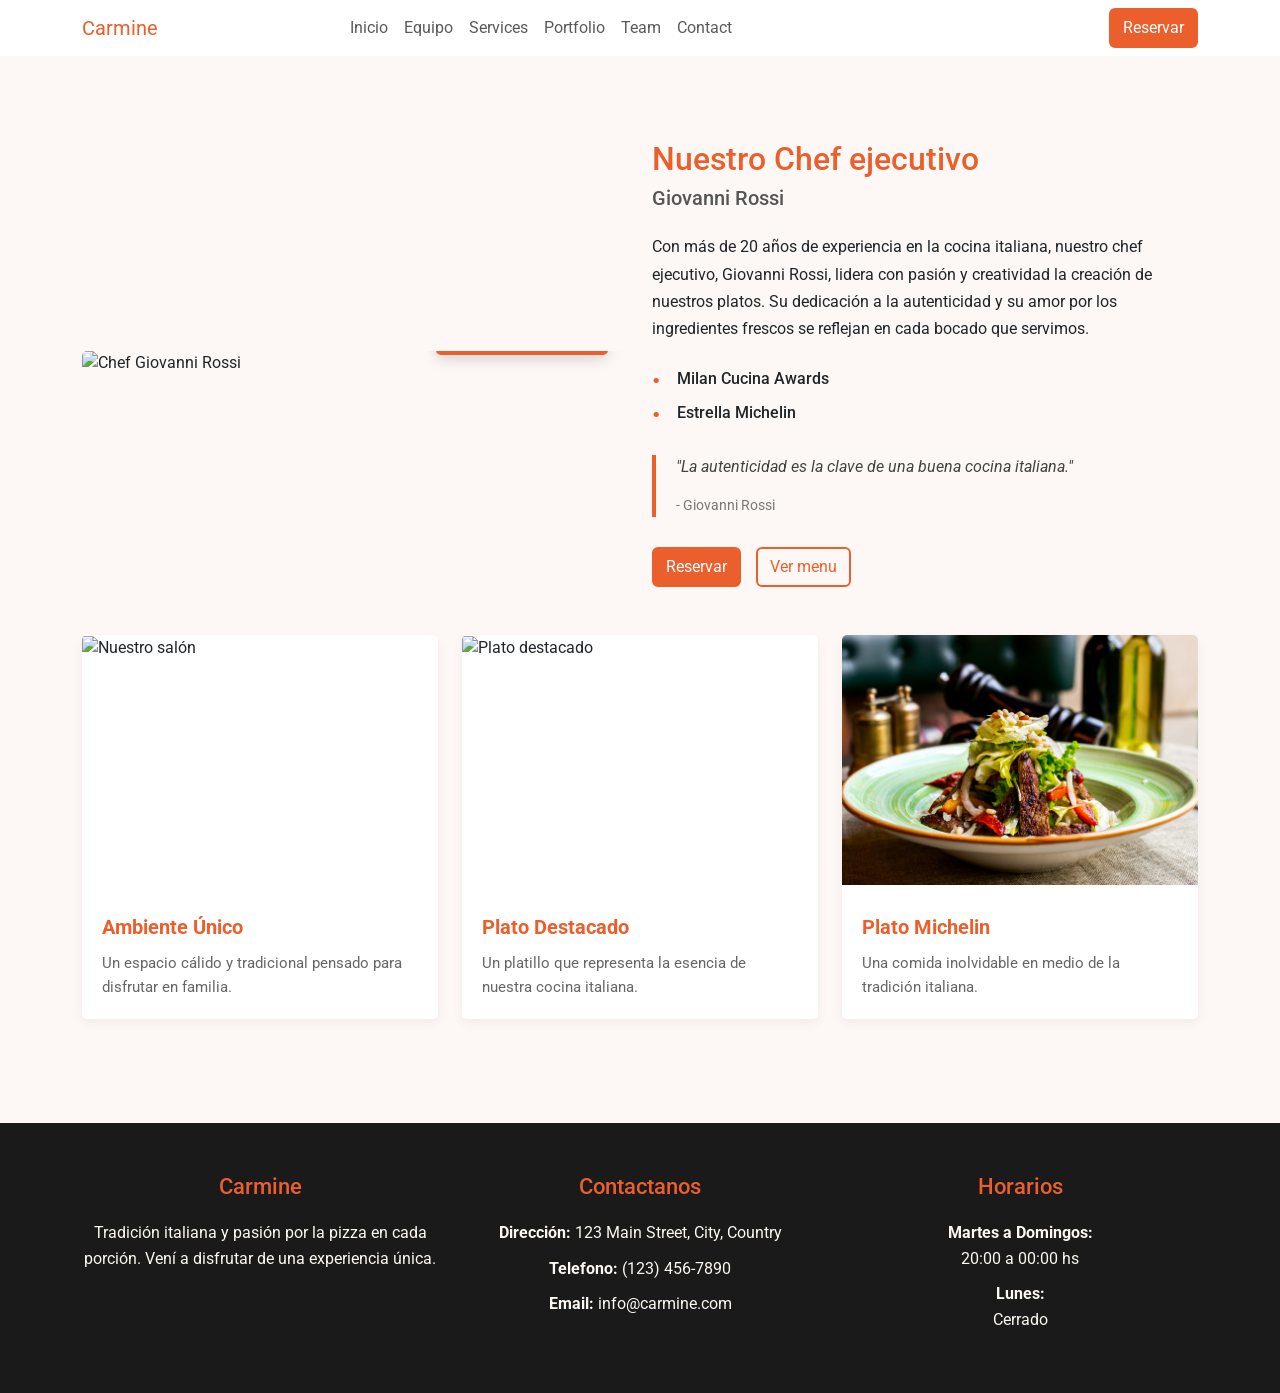
==== pages/about.html @ 3c3d34b7 "secciones avanzadas" ====
<!DOCTYPE html>
<html lang="en">
<head>
    <meta charset="UTF-8">
    <meta name="viewport" content="width=device-width, initial-scale=1.0">
    <link href="https://cdn.jsdelivr.net/npm/bootstrap@5.3.8/dist/css/bootstrap.min.css" rel="stylesheet" integrity="sha384-sRIl4kxILFvY47J16cr9ZwB07vP4J8+LH7qKQnuqkuIAvNWLzeN8tE5YBujZqJLB" crossorigin="anonymous">
    <link rel="stylesheet" href="../css/styles.css">
    <title>Equipo</title>
</head>
<body>
        <header>
        <nav class="navbar navbar-expand-lg navbar-white bg-white fixed-top">
            <div class="container">
                <a class="navbar-brand me-auto" href="../index.html" >Carmine</a>
                <button class="navbar-toggler" type="button" data-bs-toggle="offcanvas" data-bs-target="#navbarNav">
                    <span class="navbar-toggler-icon"></span>
                </button>
                <div class="offcanvas offcanvas-end" id="navbarNav">
                    <div class="offcanvas-header">
                        <h5 class="offcanvas-title">Carmine</h5>
                        <button type="button" class="btn-close" data-bs-dismiss="offcanvas"></button>
                    </div>
                    <div class="offcanvas-body">
                    <ul class="navbar-nav mx-auto">
                        <li class="nav-item">
                            <a class="nav-link" href="../index.html">Inicio</a>
                        </li>
                        <li class="nav-item">
                            <a class="nav-link" href="pages/about.html">Equipo</a>
                        </li>
                        <li class="nav-item">
                            <a class="nav-link" href="#">Services</a>
                        </li>
                        <li class="nav-item">
                            <a class="nav-link" href="#">Portfolio</a>
                        </li>
                        <li class="nav-item">
                            <a class="nav-link" href="#">Team</a>
                        </li>
                        <li class="nav-item">
                            <a class="nav-link" href="#">Contact</a>
                        </li>
                    </ul>
                    <a href="../index.html#reservation" class="btn btn-orange ms-auto d-none d-lg-inline-block">Reservar</a>
                    </div>
                </div>
            </div>
        </nav>
    </header>

    <main class="chef-section">
        <div class="container">
            
            <!-- FILA 1: EL CHEF Y SU INFO -->
            <div class="row align-items-center">
                
                <!-- Columna de la Imagen -->
                <div class="col-md-6">
                    <div class="chef-image-container">
                        <img src="../img/executive.jpg" alt="Chef Giovanni Rossi" class="chef-image">
                        <div class="chef-experience-badge">
                            <h3>20+</h3>
                            <p>AÑOS DE EXCELENCIA</p>
                        </div>
                    </div>
                </div>

                <!-- Columna del Texto -->
                <div class="col-md-6">
                    <h2>Nuestro Chef ejecutivo</h2>
                    <p class="chef-subtitle">Giovanni Rossi</p>
                    <p class="chef-bio">Con más de 20 años de experiencia en la cocina italiana, nuestro chef ejecutivo, Giovanni Rossi, lidera con pasión y creatividad la creación de nuestros platos. Su dedicación a la autenticidad y su amor por los ingredientes frescos se reflejan en cada bocado que servimos.</p>
                    
                    <ul class="chef-awards">
                        <li>Milan Cucina Awards</li>
                        <li>Estrella Michelin</li>
                    </ul>

                    <blockquote>
                        <p>"La autenticidad es la clave de una buena cocina italiana."</p>
                        <footer>- Giovanni Rossi</footer>
                    </blockquote>

                    <div class="chef-actions">
                        <a href="../index.html#reservation" class="btn btn-orange">Reservar</a>
                        <a href="../index.html#menu" class="btn btn-outline-orange">Ver menu</a>
                    </div>
                </div>
            </div>  

            <!-- FILA 2: LAS 3 IMÁGENES DE ABAJO -->
            <!-- Usamos un margen superior (mt-5) para separarlo del bloque del chef -->
<div class="row chef-gallery mt-5">
    
    <div class="col-md-4 mb-4">
        <div class="gallery-card">
            <div class="gallery-img-container">
                <img src="../img/food1.jpg" alt="Nuestro salón" class="img-fluid">
            </div>
            <div class="gallery-body">
                <h3>Ambiente Único</h3>
                <p>Un espacio cálido y tradicional pensado para disfrutar en familia.</p>
            </div>
        </div> </div>

    <div class="col-md-4 mb-4">
        <div class="gallery-card">
            <div class="gallery-img-container">
                <img src="../img/food2.jpg" alt="Plato destacado" class="img-fluid">
            </div>
            <div class="gallery-body">
                <h3>Plato Destacado</h3>
                <p>Un platillo que representa la esencia de nuestra cocina italiana.</p>
            </div>
        </div>
    </div>

    <div class="col-md-4 mb-4">
        <div class="gallery-card">
            <div class="gallery-img-container">
                <img src="../img/food3.jpg" alt="Mesa Carmine" class="img-fluid">
            </div>
            <div class="gallery-body">
                <h3>Plato Michelin</h3>
                <p>Una comida inolvidable en medio de la tradición italiana.</p>
            </div>
        </div>
    </div>

</div>
    </main>
    <footer class="main-footer">
        <div class="container">
            <div class="row">
                <div class="col-md-4">
                    <h3>Carmine</h3>
                    <p>Tradición italiana y pasión por la pizza en cada porción. Vení a disfrutar de una experiencia única.</p>
                </div>
                <div class="col-md-4">
                    <h3>Contactanos</h3>
                    <p><strong>Dirección:</strong> 123 Main Street, City, Country</p>
                    <p><strong>Telefono:</strong> (123) 456-7890</p>
                    <p><strong>Email:</strong> info@carmine.com</p>
                </div>
                <div class="col-md-4">
                    <h3>Horarios</h3>
                    <p><strong>Martes a Domingos:</strong><br>20:00 a 00:00 hs</p>
                    <p><strong>Lunes:</strong><br>Cerrado</p>
                </div>
            </div>
        </div>
    </footer>

<script src="https://cdn.jsdelivr.net/npm/bootstrap@5.3.8/dist/js/bootstrap.bundle.min.js" integrity="sha384-FKyoEForCGlyvwx9Hj09JcYn3nv7wiPVlz7YYwJrWVcXK/BmnVDxM+D2scQbITxI" crossorigin="anonymous"></script>
</body>
</html>
---- css/styles.css ----
@charset "UTF-8";
@import url("https://fonts.googleapis.com/css2?family=Roboto:wght@300;400;500;700&display=swap");
body {
  font-family: "Roboto", sans-serif;
}

header nav .container div div h5 {
  color: #eb5f2d;
}

.navbar-brand {
  color: #eb5f2d;
}

#navbarNav {
  background-color: #ffffff;
}

.nav-bar .nav-item .nav-link {
  color: #eb5f2d;
}

.btn-orange {
  background-color: #eb5f2d;
  color: #ffffff;
  border: 2px solid #eb5f2d;
  transition: all 0.3s ease;
}
.btn-orange:hover {
  background-color: #eb5f2d;
  color: #ffffff;
  opacity: 0.8;
}

.btn-outline-orange {
  background-color: transparent;
  color: #eb5f2d;
  border: 2px solid #eb5f2d;
  transition: all 0.3s ease;
}
.btn-outline-orange:hover {
  background-color: #eb5f2d;
  color: #ffffff;
}

.hero {
  padding-top: 100px;
  padding-bottom: 60px;
  background-color: #fdf8f5;
}
.hero .subtitulo-hero {
  display: block;
  margin-top: 10px;
}
@media (min-width: 992px) {
  .hero {
    padding-top: 150px;
    padding-bottom: 80px;
  }
  .hero h1 {
    font-size: 3.5rem;
  }
  .hero p {
    font-size: 1.25rem;
  }
}

.about {
  background-color: #fdf8f5;
  padding: 25px 0;
}

.text-orange {
  color: #eb5f2d;
}

.reservation {
  background-color: #fdf8f5;
  padding: 50px 0;
}
@media (min-width: 768px) {
  .reservation .row {
    align-items: center;
  }
}
.reservation .reservation-box {
  background-color: #fdf8f5;
  padding: 20px;
}
@media (min-width: 768px) {
  .reservation .reservation-box {
    max-width: 600px;
    margin: 0 auto;
  }
}
.reservation input, .reservation select {
  border: 1px solid #eb5f2d;
  border-radius: 5px;
  padding: 10px;
  width: 100%;
}
.reservation .form-group {
  margin-bottom: 15px;
}
.reservation label {
  font-weight: bold;
  color: #eb5f2d;
  display: block;
  margin-bottom: 5px;
}
@media (min-width: 768px) {
  .reservation .form-row {
    display: flex;
    gap: 20px;
  }
  .reservation .form-row .form-group {
    flex: 1;
  }
}
.reservation .button-container {
  text-align: center;
  margin-top: 20px;
}
.reservation .reservation-image {
  display: none;
}
@media (min-width: 768px) {
  .reservation .reservation-image {
    display: block;
    height: auto;
  }
  .reservation .reservation-image img {
    width: 100%;
    height: auto;
    max-height: 400px;
    object-fit: cover;
  }
}

.main-footer {
  background-color: #1a1a1a;
  color: #fcf8f2;
  padding: 50px 0;
  text-align: center;
}
.main-footer h3 {
  color: #eb5f2d;
  font-size: 1.4rem;
  margin-bottom: 20px;
}
.main-footer p {
  font-size: 1rem;
  margin-bottom: 10px;
  line-height: 1.6;
}

.chef-section {
  background-color: #fdf8f5;
  padding-top: 100px;
  padding-bottom: 60px;
}
@media (min-width: 768px) {
  .chef-section {
    padding-top: 140px;
    padding-bottom: 80px;
  }
}
.chef-section .chef-image-container {
  position: relative;
  margin-bottom: 30px;
  border-radius: 5px;
  overflow: hidden;
}
.chef-section .chef-image-container .chef-image {
  width: 100%;
  height: auto;
  object-fit: cover;
  display: block;
}
.chef-section .chef-image-container .chef-experience-badge {
  position: absolute;
  bottom: 20px;
  right: 20px;
  background-color: #eb5f2d;
  color: #ffffff;
  padding: 15px;
  text-align: center;
  border-radius: 5px;
  box-shadow: 0 4px 15px rgba(0, 0, 0, 0.15);
}
.chef-section .chef-image-container .chef-experience-badge h3 {
  font-size: 1.8rem;
  margin: 0;
  font-weight: bold;
}
.chef-section .chef-image-container .chef-experience-badge p {
  font-size: 0.75rem;
  margin: 0;
  letter-spacing: 1px;
  font-weight: 500;
}
@media (min-width: 768px) {
  .chef-section .chef-image-container {
    margin-bottom: 0;
  }
}
.chef-section h2 {
  color: #eb5f2d;
  font-size: 2rem;
  margin-bottom: 5px;
}
.chef-section .chef-subtitle {
  font-size: 1.25rem;
  font-weight: 500;
  margin-bottom: 20px;
  color: #555;
}
.chef-section .chef-bio {
  line-height: 1.7;
  margin-bottom: 25px;
}
.chef-section .chef-awards {
  list-style: none;
  padding-left: 0;
  margin-bottom: 25px;
}
.chef-section .chef-awards li {
  position: relative;
  padding-left: 25px;
  margin-bottom: 10px;
  font-weight: 500;
}
.chef-section .chef-awards li::before {
  content: "•";
  position: absolute;
  left: 0;
  color: #eb5f2d;
  font-size: 1.5rem;
  top: -4px;
}
.chef-section blockquote {
  border-left: 4px solid #eb5f2d;
  padding-left: 20px;
  margin: 30px 0;
  font-style: italic;
  color: #444;
}
.chef-section blockquote footer {
  font-size: 0.9rem;
  color: #777;
  margin-top: 5px;
  font-style: normal;
}
.chef-section .chef-actions {
  display: flex;
  gap: 15px;
  flex-wrap: wrap;
  margin-top: 30px;
}
.chef-section .chef-gallery {
  margin-top: 50px;
}
.chef-section .chef-gallery .gallery-card {
  position: relative;
  background-color: #ffffff;
  border-radius: 5px;
  overflow: hidden;
  box-shadow: 0 4px 12px rgba(0, 0, 0, 0.05);
  transition: transform 0.3s ease, box-shadow 0.3s ease;
}
.chef-section .chef-gallery .gallery-card:hover {
  transform: translateY(-8px);
  box-shadow: 0 15px 35px rgba(0, 0, 0, 0.18);
  z-index: 5;
}
.chef-section .chef-gallery .gallery-card .gallery-img-container {
  width: 100%;
  height: 250px;
  overflow: hidden;
}
.chef-section .chef-gallery .gallery-card .gallery-img-container img {
  width: 100%;
  height: 100%;
  object-fit: cover;
}
.chef-section .chef-gallery .gallery-card .gallery-body {
  padding: 30px 20px 20px 20px;
}
.chef-section .chef-gallery .gallery-card .gallery-body h3 {
  font-size: 1.25rem;
  color: #eb5f2d;
  margin-top: 0;
  margin-bottom: 12px;
  font-weight: bold;
}
.chef-section .chef-gallery .gallery-card .gallery-body p {
  font-size: 0.95rem;
  color: #666;
  margin-bottom: 0;
  line-height: 1.6;
}

/*# sourceMappingURL=styles.css.map */
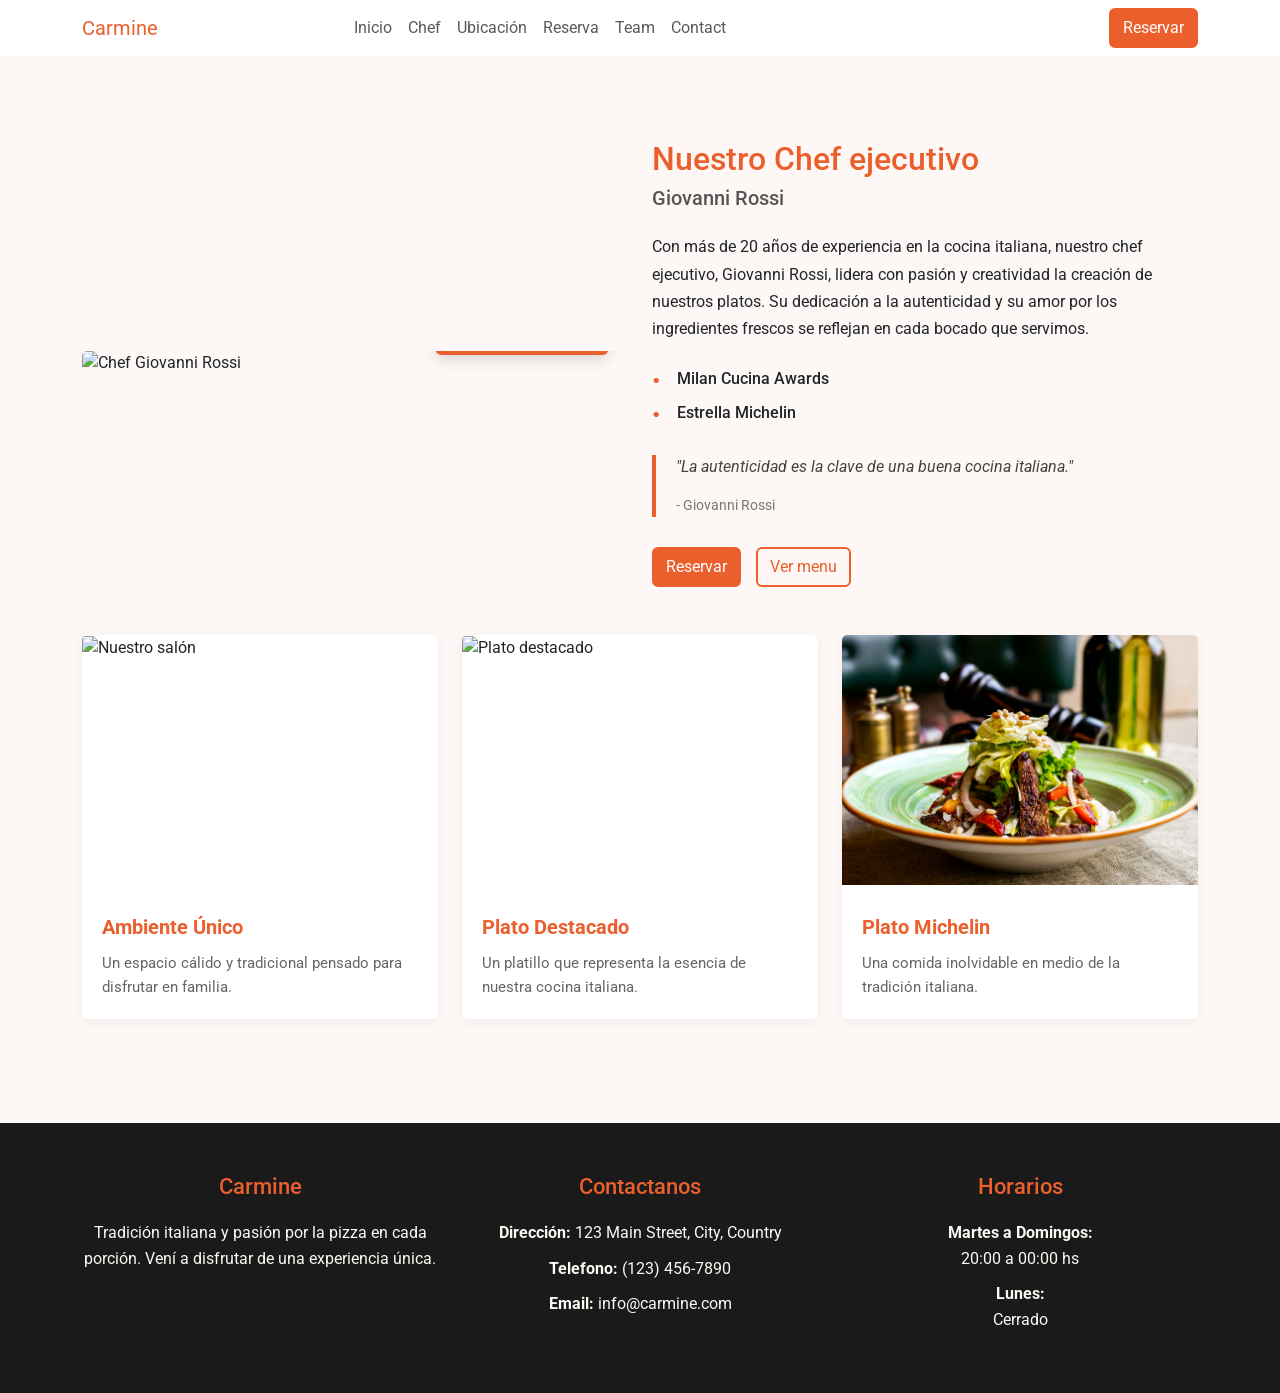
==== commit 873577b2: "feat: pagina de ubicacion terminada y funcional" ====
--- a/pages/about.html
+++ b/pages/about.html
@@ -9,43 +9,43 @@
 </head>
 <body>
         <header>
-        <nav class="navbar navbar-expand-lg navbar-white bg-white fixed-top">
-            <div class="container">
-                <a class="navbar-brand me-auto" href="../index.html" >Carmine</a>
-                <button class="navbar-toggler" type="button" data-bs-toggle="offcanvas" data-bs-target="#navbarNav">
-                    <span class="navbar-toggler-icon"></span>
-                </button>
-                <div class="offcanvas offcanvas-end" id="navbarNav">
-                    <div class="offcanvas-header">
-                        <h5 class="offcanvas-title">Carmine</h5>
-                        <button type="button" class="btn-close" data-bs-dismiss="offcanvas"></button>
-                    </div>
-                    <div class="offcanvas-body">
-                    <ul class="navbar-nav mx-auto">
-                        <li class="nav-item">
-                            <a class="nav-link" href="../index.html">Inicio</a>
-                        </li>
-                        <li class="nav-item">
-                            <a class="nav-link" href="pages/about.html">Equipo</a>
-                        </li>
-                        <li class="nav-item">
-                            <a class="nav-link" href="#">Services</a>
-                        </li>
-                        <li class="nav-item">
-                            <a class="nav-link" href="#">Portfolio</a>
-                        </li>
-                        <li class="nav-item">
-                            <a class="nav-link" href="#">Team</a>
-                        </li>
-                        <li class="nav-item">
-                            <a class="nav-link" href="#">Contact</a>
-                        </li>
-                    </ul>
-                    <a href="../index.html#reservation" class="btn btn-orange ms-auto d-none d-lg-inline-block">Reservar</a>
+            <nav class="navbar navbar-expand-lg navbar-white bg-white fixed-top">
+                <div class="container">
+                    <a class="navbar-brand me-auto" href="../index.html" >Carmine</a>
+                    <button class="navbar-toggler" type="button" data-bs-toggle="offcanvas" data-bs-target="#navbarNav">
+                        <span class="navbar-toggler-icon"></span>
+                    </button>
+                    <div class="offcanvas offcanvas-end" id="navbarNav">
+                        <div class="offcanvas-header">
+                            <h5 class="offcanvas-title">Carmine</h5>
+                            <button type="button" class="btn-close" data-bs-dismiss="offcanvas"></button>
+                        </div>
+                        <div class="offcanvas-body">
+                        <ul class="navbar-nav mx-auto">
+                            <li class="nav-item">
+                                <a class="nav-link" href="../index.html">Inicio</a>
+                            </li>
+                            <li class="nav-item">
+                                <a class="nav-link" href="about.html">Chef</a>
+                            </li>
+                            <li class="nav-item">
+                                <a class="nav-link" href="ubicacion.html">Ubicación</a>
+                            </li>
+                            <li class="nav-item">
+                                <a class="nav-link" href="reserva.html">Reserva</a>
+                            </li>
+                            <li class="nav-item">
+                                <a class="nav-link" href="#">Team</a>
+                            </li>
+                            <li class="nav-item">
+                                <a class="nav-link" href="#">Contact</a>
+                            </li>
+                        </ul>
+                        <a href="../index.html#reservation" class="btn btn-orange ms-auto d-none d-lg-inline-block">Reservar</a>
+                        </div>
                     </div>
                 </div>
-            </div>
-        </nav>
+            </nav>
     </header>
 
     <main class="chef-section">
--- a/css/styles.css
+++ b/css/styles.css
@@ -300,4 +300,72 @@
   line-height: 1.6;
 }
 
+.location-section {
+  background-color: #fdf8f5;
+  padding-top: 120px;
+  padding-bottom: 80px;
+}
+.location-section h2 {
+  color: #eb5f2d;
+  font-family: inherit;
+}
+.location-section .map-card {
+  border-radius: 5px;
+  overflow: hidden;
+  box-shadow: 0 4px 15px rgba(0, 0, 0, 0.08);
+}
+.location-section .map-card iframe {
+  display: block;
+}
+.location-section .transport-info {
+  background-color: #ffffff;
+  border-radius: 5px;
+  box-shadow: 0 4px 12px rgba(0, 0, 0, 0.04);
+}
+.location-section .transport-info h3 {
+  font-size: 1.3rem;
+  color: #eb5f2d;
+  margin-bottom: 15px;
+  font-weight: bold;
+}
+.location-section .transport-info p {
+  font-size: 0.95rem;
+  margin-bottom: 10px;
+  color: #555;
+}
+.location-section .info-card {
+  background-color: #ffffff;
+  border-radius: 5px;
+  box-shadow: 0 4px 12px rgba(0, 0, 0, 0.05);
+  transition: transform 0.3s ease, box-shadow 0.3s ease;
+}
+.location-section .info-card:hover {
+  transform: translateY(-3px);
+  box-shadow: 0 8px 20px rgba(0, 0, 0, 0.1);
+}
+.location-section .info-card .info-card-body {
+  padding: 25px;
+}
+.location-section .info-card .info-card-body h4 {
+  font-size: 1.15rem;
+  color: #eb5f2d;
+  font-weight: bold;
+  margin-top: 0;
+  margin-bottom: 12px;
+  text-transform: uppercase;
+  letter-spacing: 0.5px;
+}
+.location-section .info-card .info-card-body p {
+  margin-bottom: 0;
+  color: #444;
+  line-height: 1.6;
+}
+.location-section .location-actions {
+  margin-top: auto;
+}
+.location-section .location-actions .btn {
+  padding: 12px;
+  font-weight: 500;
+}
+
 /*# sourceMappingURL=styles.css.map */
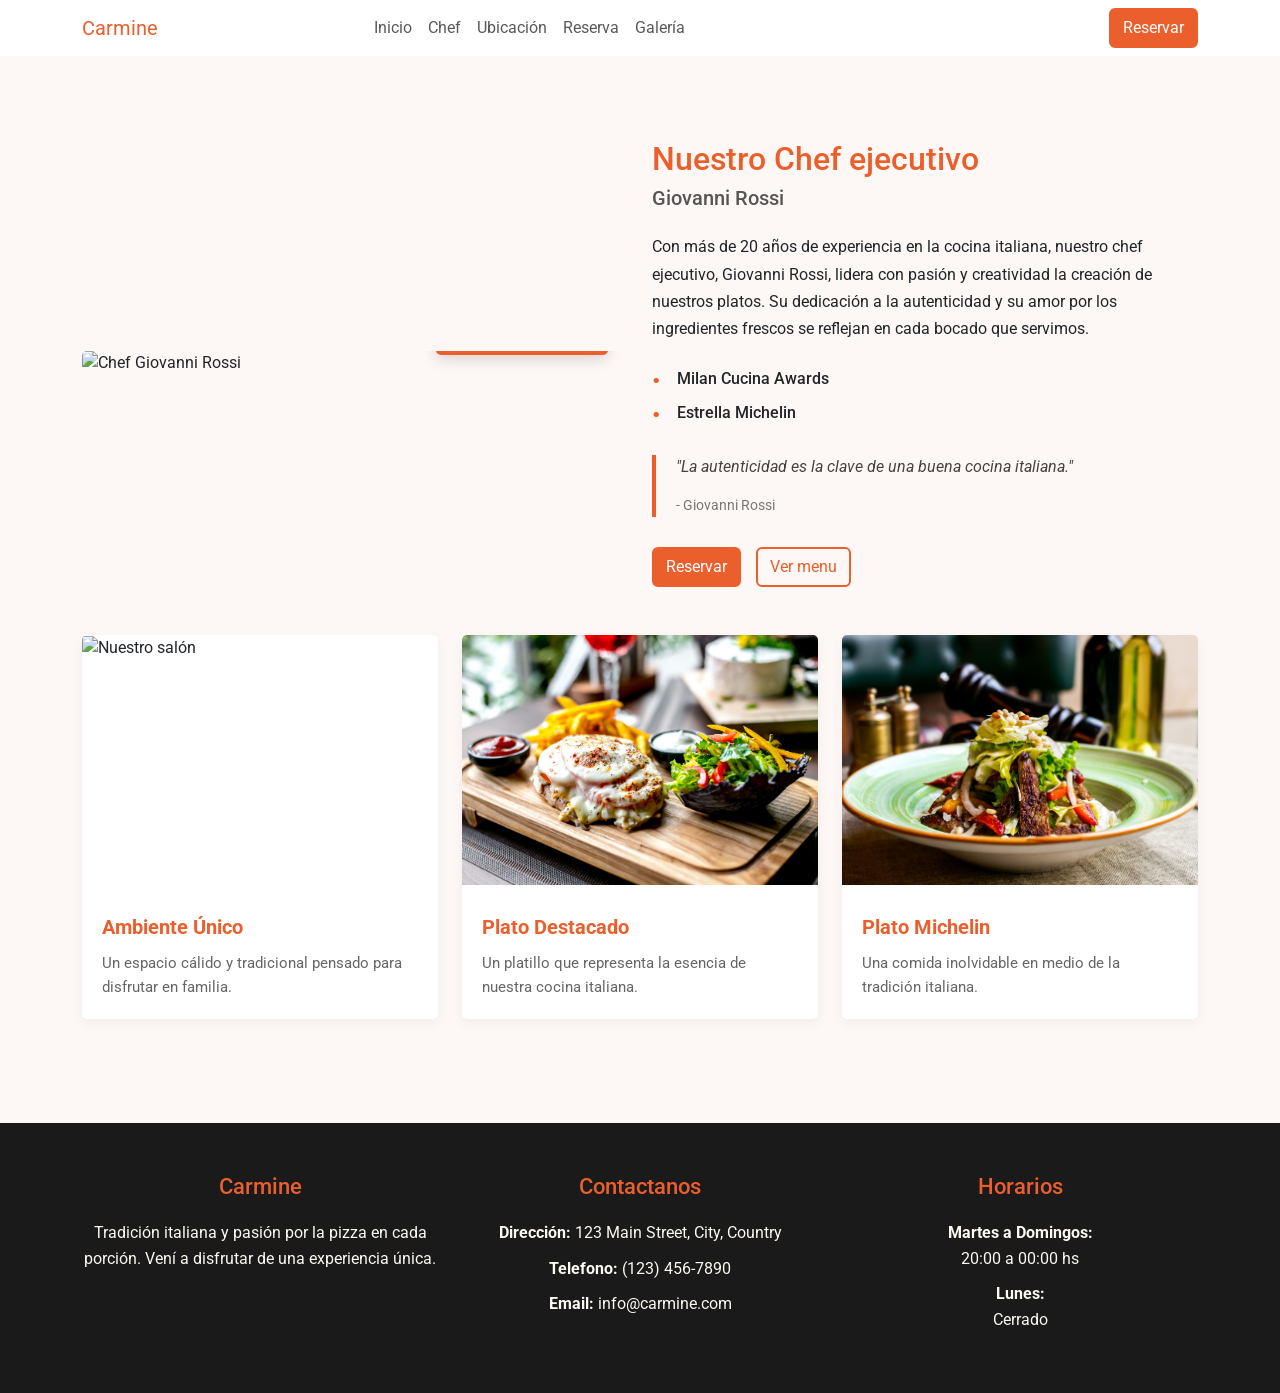
==== commit a7ad3549: "feat: seccion galeria terminada" ====
--- a/pages/about.html
+++ b/pages/about.html
@@ -5,7 +5,7 @@
     <meta name="viewport" content="width=device-width, initial-scale=1.0">
     <link href="https://cdn.jsdelivr.net/npm/bootstrap@5.3.8/dist/css/bootstrap.min.css" rel="stylesheet" integrity="sha384-sRIl4kxILFvY47J16cr9ZwB07vP4J8+LH7qKQnuqkuIAvNWLzeN8tE5YBujZqJLB" crossorigin="anonymous">
     <link rel="stylesheet" href="../css/styles.css">
-    <title>Equipo</title>
+    <title>Chef</title>
 </head>
 <body>
         <header>
@@ -35,13 +35,10 @@
                                 <a class="nav-link" href="reserva.html">Reserva</a>
                             </li>
                             <li class="nav-item">
-                                <a class="nav-link" href="#">Team</a>
-                            </li>
-                            <li class="nav-item">
-                                <a class="nav-link" href="#">Contact</a>
+                                <a class="nav-link" href="galeria.html">Galería</a>
                             </li>
                         </ul>
-                        <a href="../index.html#reservation" class="btn btn-orange ms-auto d-none d-lg-inline-block">Reservar</a>
+                        <a href="reserva.html" class="btn btn-orange ms-auto d-none d-lg-inline-block">Reservar</a>
                         </div>
                     </div>
                 </div>
@@ -82,7 +79,7 @@
                     </blockquote>
 
                     <div class="chef-actions">
-                        <a href="../index.html#reservation" class="btn btn-orange">Reservar</a>
+                        <a href="reserva.html" class="btn btn-orange">Reservar</a>
                         <a href="../index.html#menu" class="btn btn-outline-orange">Ver menu</a>
                     </div>
                 </div>
--- a/css/styles.css
+++ b/css/styles.css
@@ -368,4 +368,124 @@
   font-weight: 500;
 }
 
+.reservation-section {
+  background-color: #f8f9fa;
+  padding-top: 120px;
+  padding-bottom: 80px;
+}
+@media (min-width: 768px) {
+  .reservation-section {
+    padding-top: 150px;
+  }
+}
+.reservation-section .form-container {
+  border-radius: 16px;
+  box-shadow: 0 4px 25px rgba(0, 0, 0, 0.05);
+}
+.reservation-section .form-control, .reservation-section .form-select {
+  border: 1px solid #dee2e6;
+  border-radius: 8px;
+  background-color: #fcfcfc;
+  font-size: 0.95rem;
+  transition: all 0.3s ease;
+}
+.reservation-section .form-control:focus, .reservation-section .form-select:focus {
+  border-color: #eb5f2d;
+  background-color: #ffffff;
+  box-shadow: 0 0 0 0.25rem rgba(235, 95, 45, 0.15);
+  outline: none;
+}
+.reservation-section .form-control::placeholder, .reservation-section .form-select::placeholder {
+  color: #adb5bd;
+  font-size: 0.9rem;
+}
+.reservation-section textarea.form-control {
+  resize: none;
+}
+.reservation-section .reservation-info-wrapper .info-image {
+  height: 280px;
+  overflow: hidden;
+  border-radius: 16px;
+  box-shadow: 0 4px 15px rgba(0, 0, 0, 0.08);
+}
+.reservation-section .reservation-info-wrapper .info-image img {
+  width: 100%;
+  height: 100%;
+  object-fit: cover;
+}
+.reservation-section .reservation-info-wrapper .info-details {
+  border-radius: 16px;
+  box-shadow: 0 4px 25px rgba(0, 0, 0, 0.05);
+}
+.reservation-section .reservation-info-wrapper .info-details .info-item h5 {
+  font-size: 0.85rem;
+  letter-spacing: 1px;
+  font-weight: 700;
+}
+.reservation-section .reservation-info-wrapper .info-details .info-item p {
+  color: #555;
+  font-size: 0.95rem;
+}
+@media (max-width: 991px) {
+  .reservation-section {
+    padding-top: 100px;
+  }
+  .reservation-section .form-container, .reservation-section .info-details {
+    padding: 30px !important;
+  }
+  .reservation-section .reservation-info-wrapper {
+    margin-top: 30px;
+  }
+  .reservation-section .reservation-info-wrapper .info-image {
+    height: 220px;
+  }
+}
+
+.gallery-section {
+  background-color: #fdf8f5;
+  padding-top: 120px;
+  padding-bottom: 80px;
+}
+@media (min-width: 768px) {
+  .gallery-section {
+    padding-top: 150px;
+  }
+}
+.gallery-section h2 {
+  color: #eb5f2d;
+}
+.gallery-section .gallery-card {
+  background-color: #ffffff;
+  border-radius: 5px;
+  overflow: hidden;
+  box-shadow: 0 4px 12px rgba(0, 0, 0, 0.05);
+  transition: transform 0.4s cubic-bezier(0.25, 1, 0.5, 1), box-shadow 0.4s cubic-bezier(0.25, 1, 0.5, 1);
+}
+.gallery-section .gallery-card .gallery-img-container {
+  width: 100%;
+  height: 280px;
+  background-color: #f0f0f0;
+}
+.gallery-section .gallery-card .gallery-img-container img {
+  width: 100%;
+  height: 100%;
+  object-fit: cover;
+  transition: transform 0.6s cubic-bezier(0.25, 1, 0.5, 1);
+}
+.gallery-section .gallery-card:hover {
+  transform: translateY(-6px);
+  box-shadow: 0 12px 28px rgba(0, 0, 0, 0.12);
+}
+.gallery-section .gallery-card:hover img {
+  transform: scale(1.05);
+}
+@media (max-width: 767px) {
+  .gallery-section {
+    padding-top: 100px;
+  }
+  .gallery-section .gallery-card .gallery-img-container {
+    height: 230px;
+  }
+}
+
 /*# sourceMappingURL=styles.css.map */
